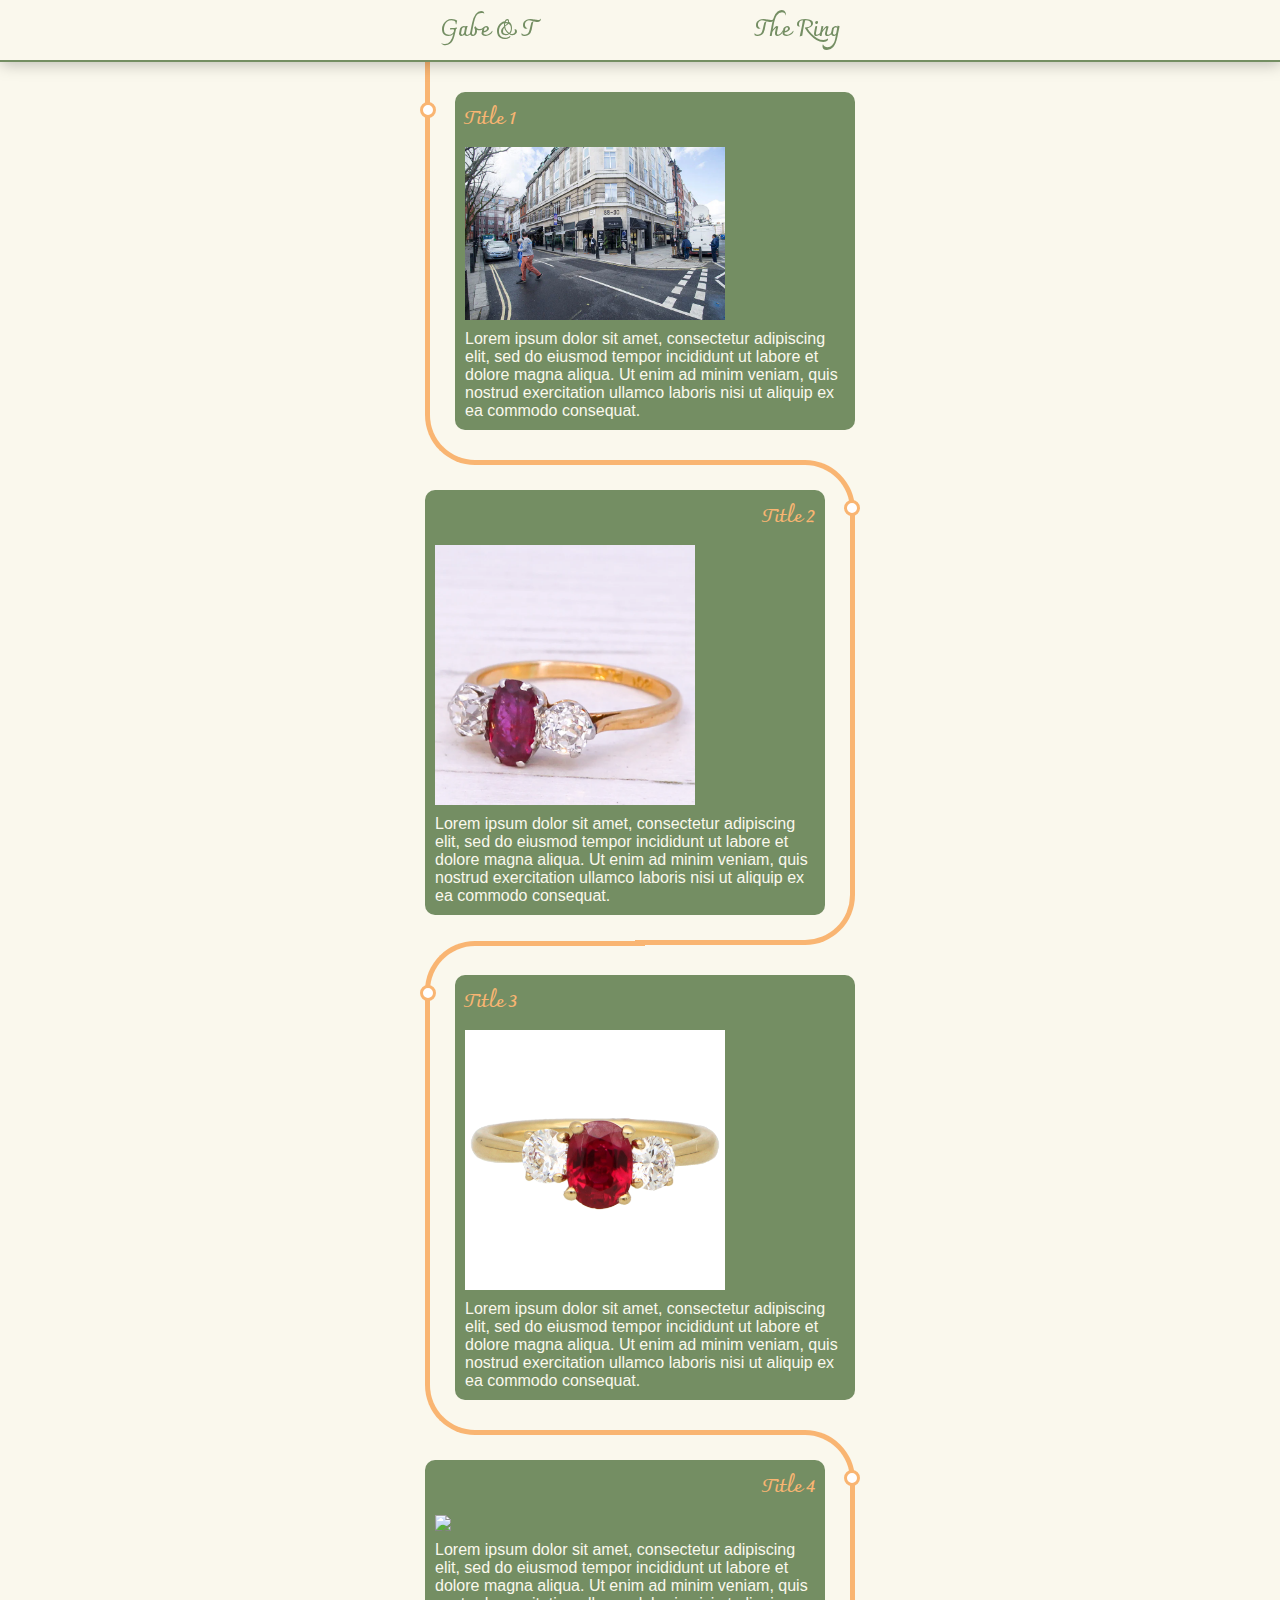
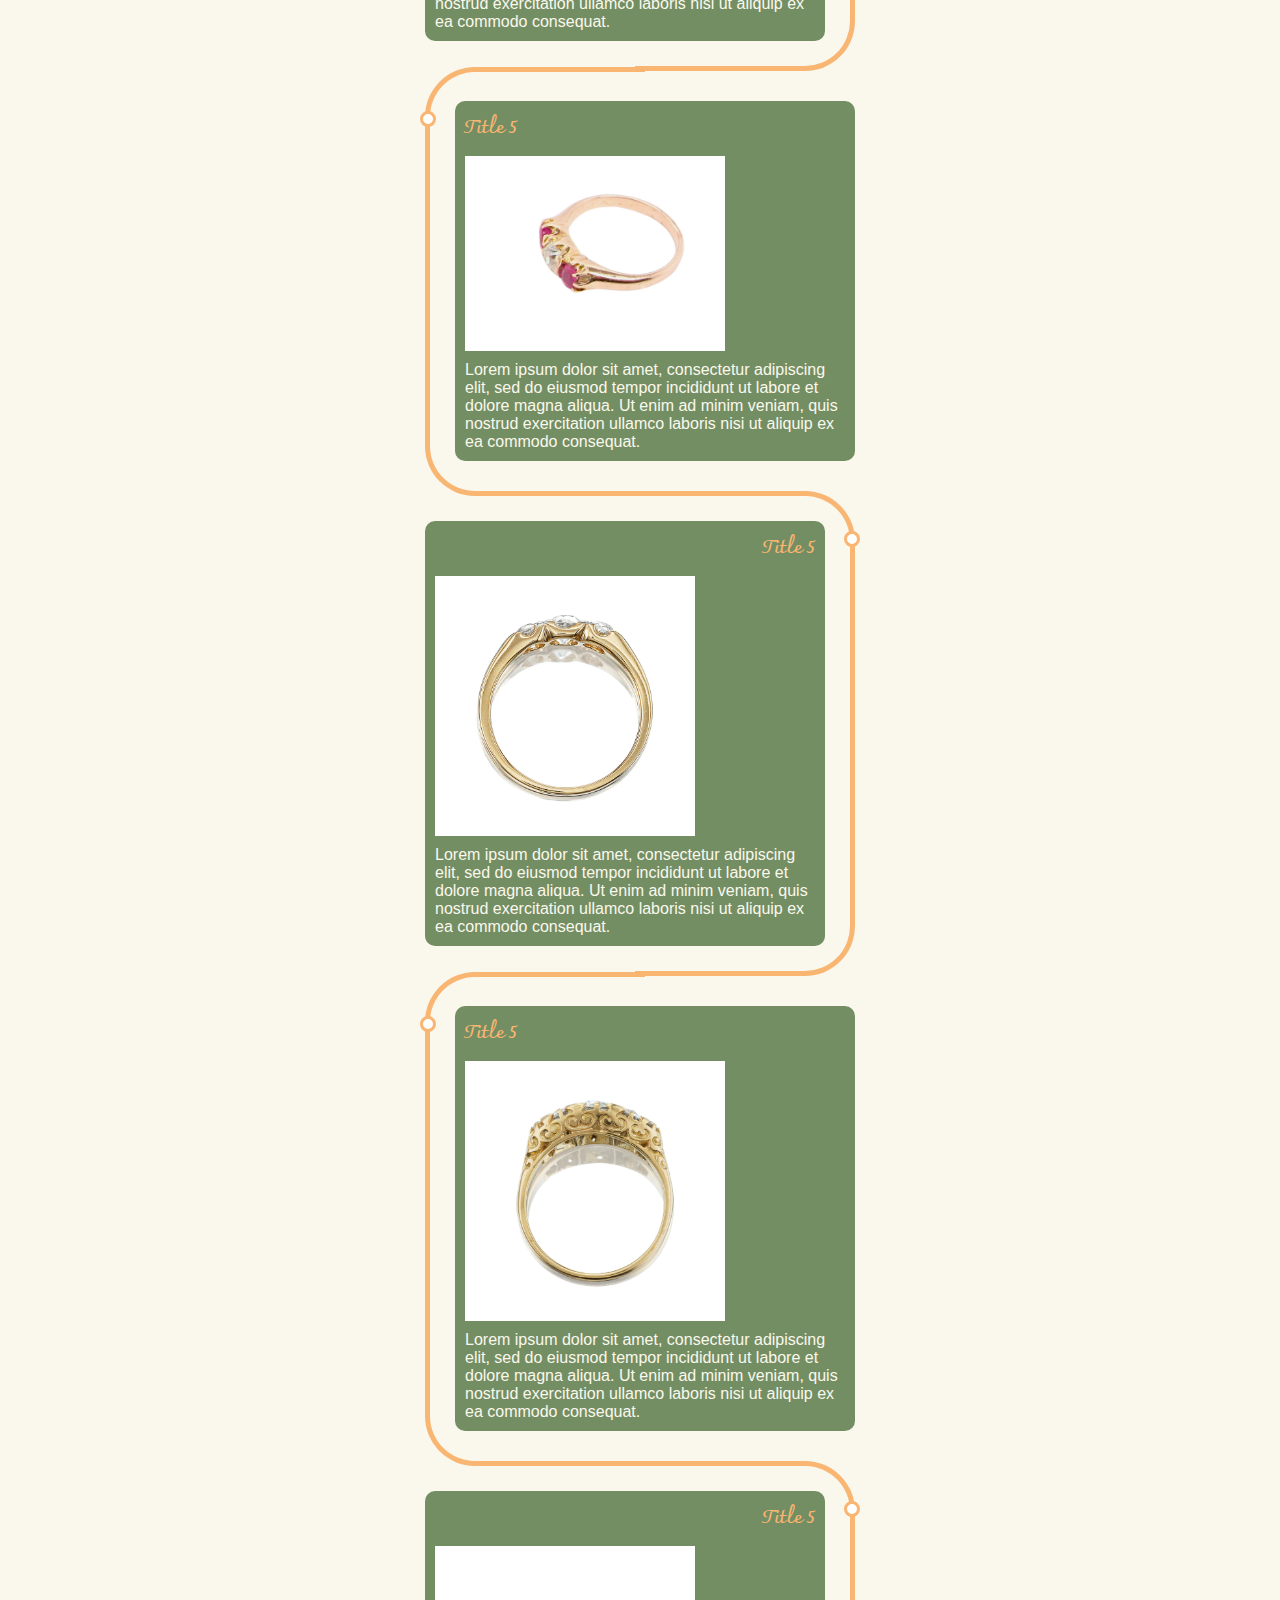
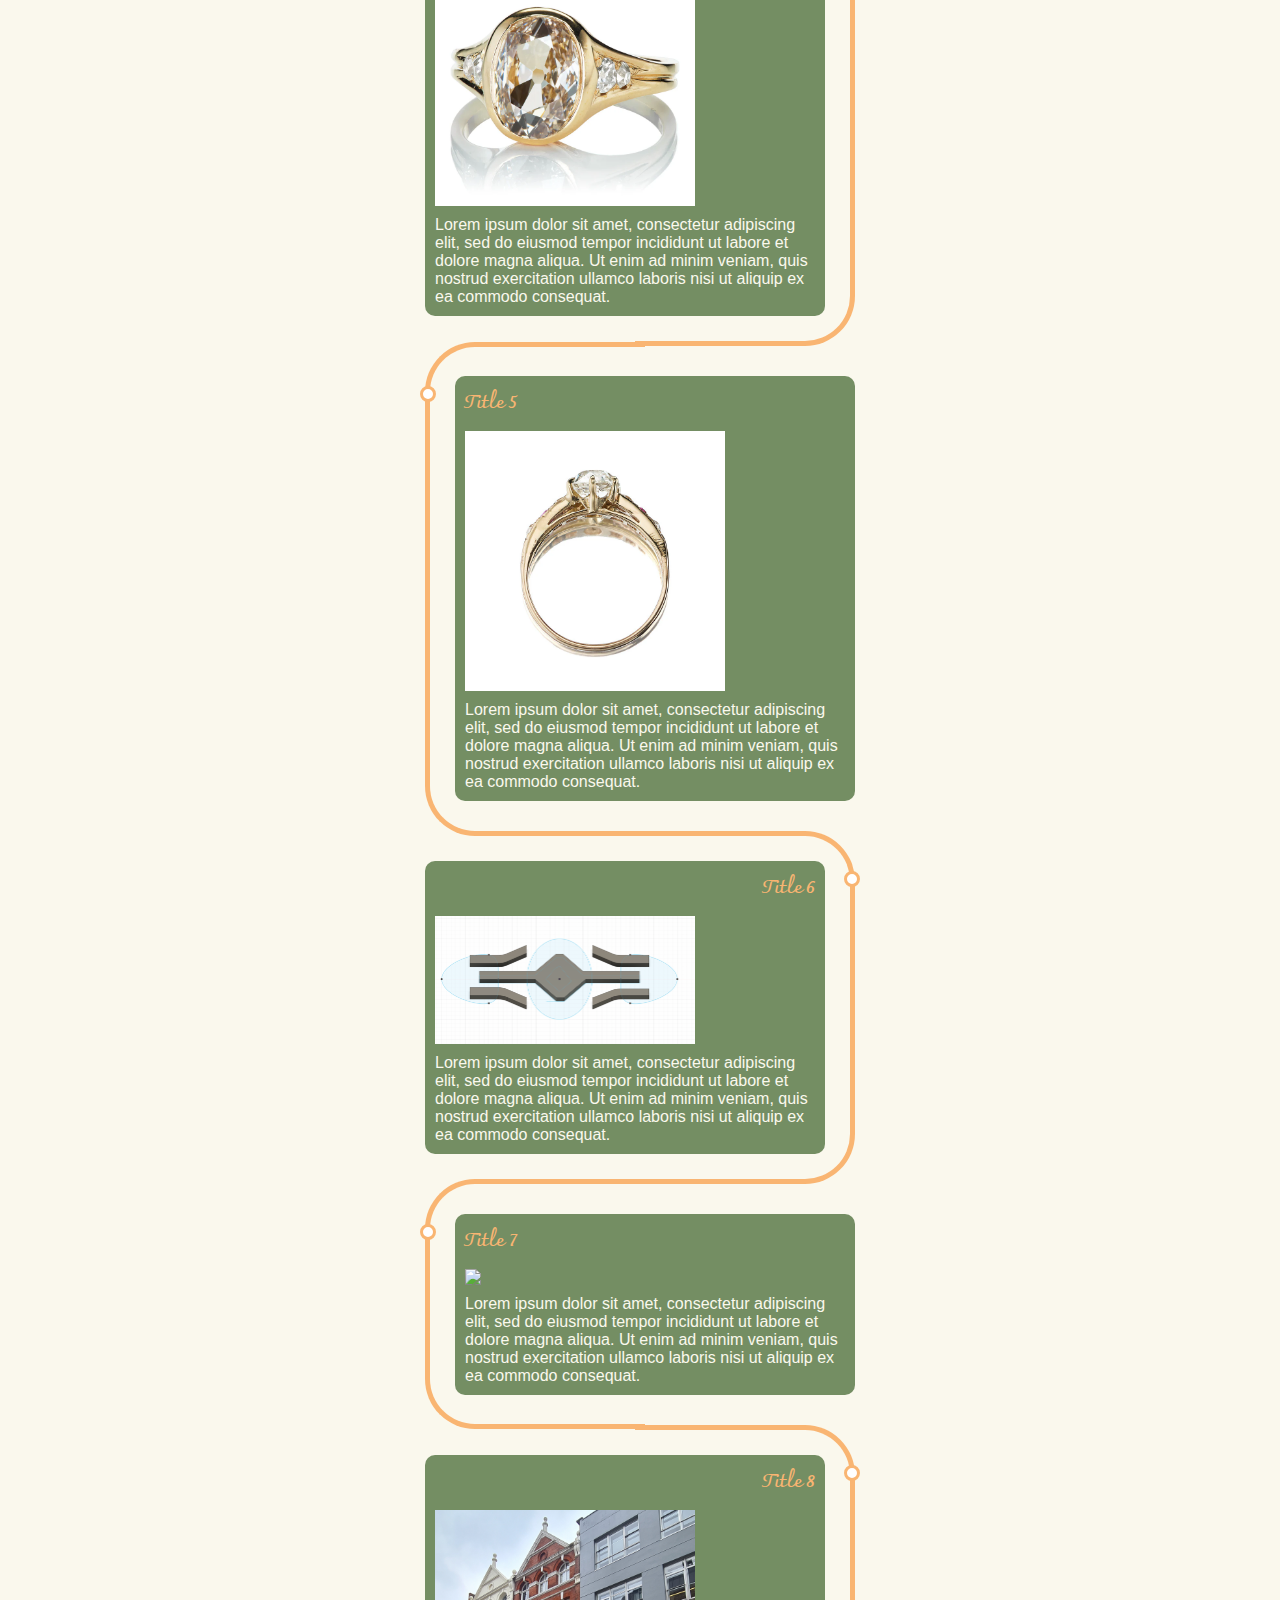
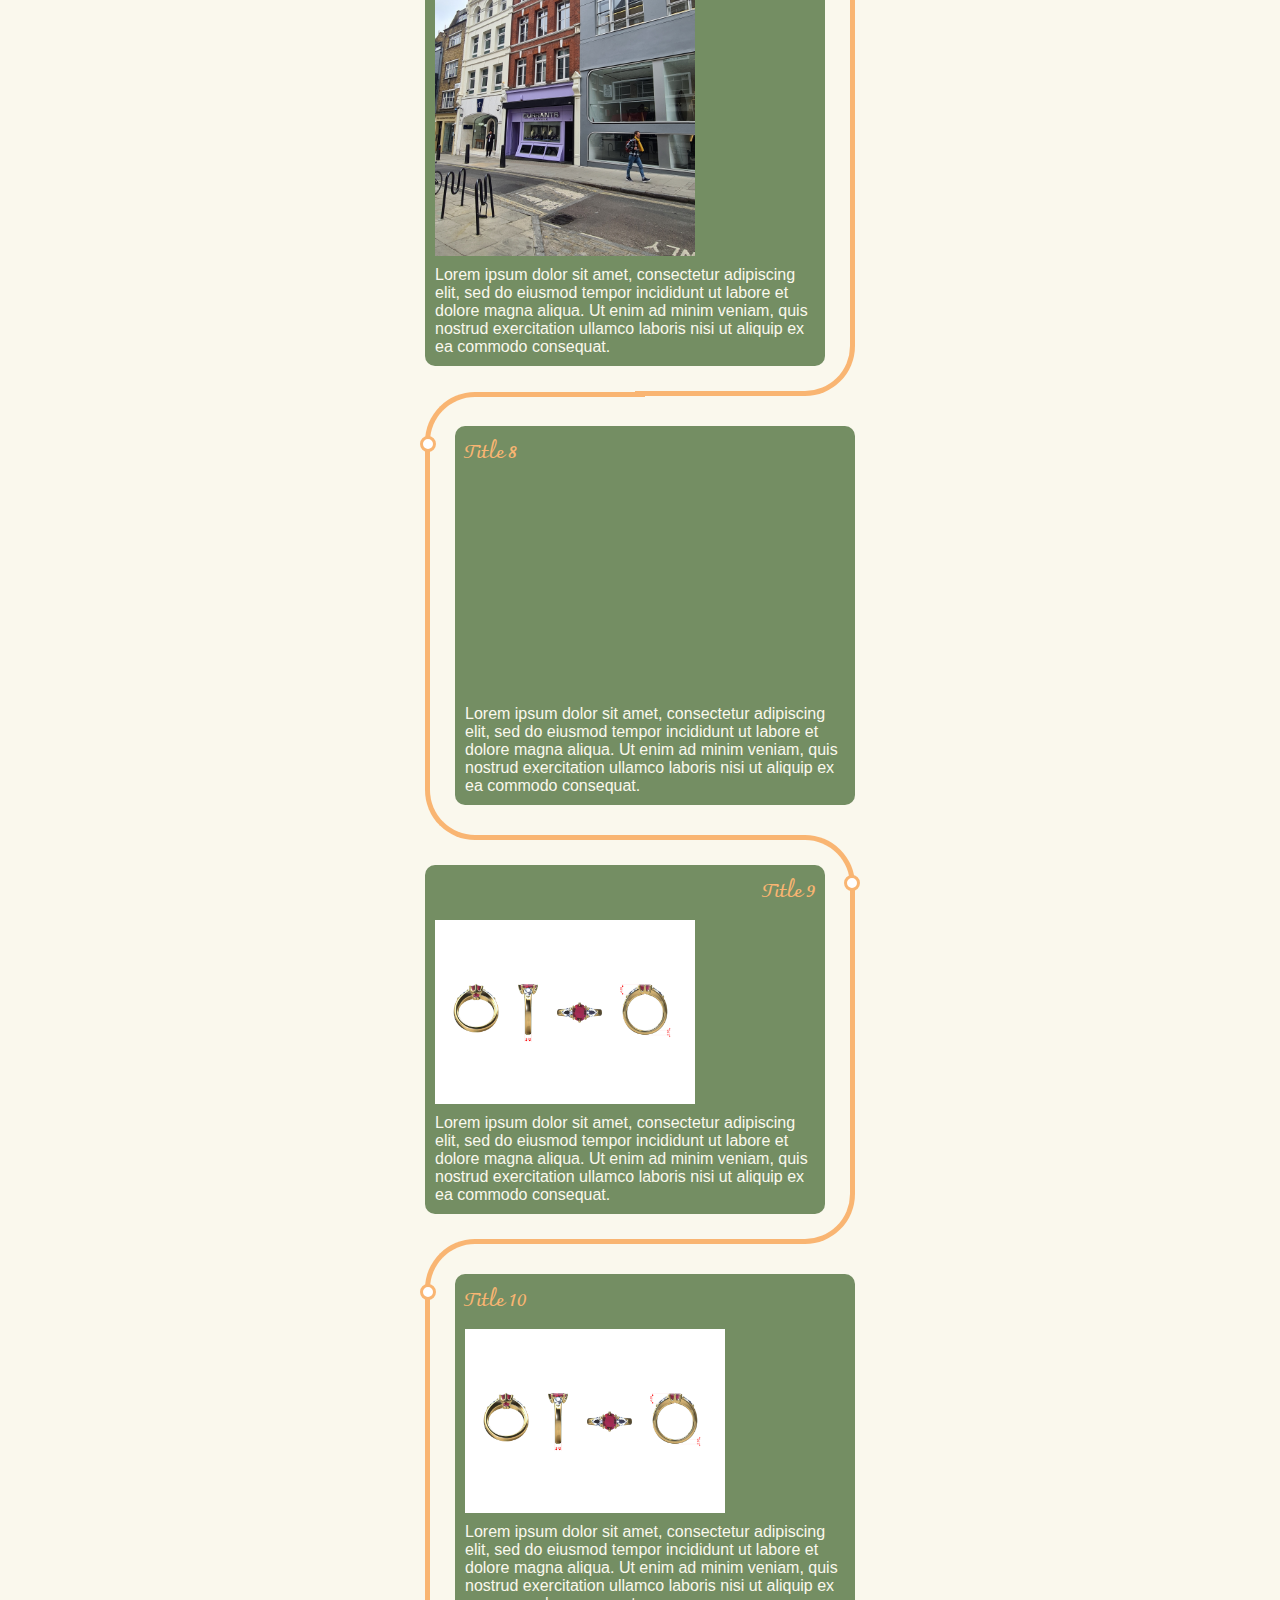
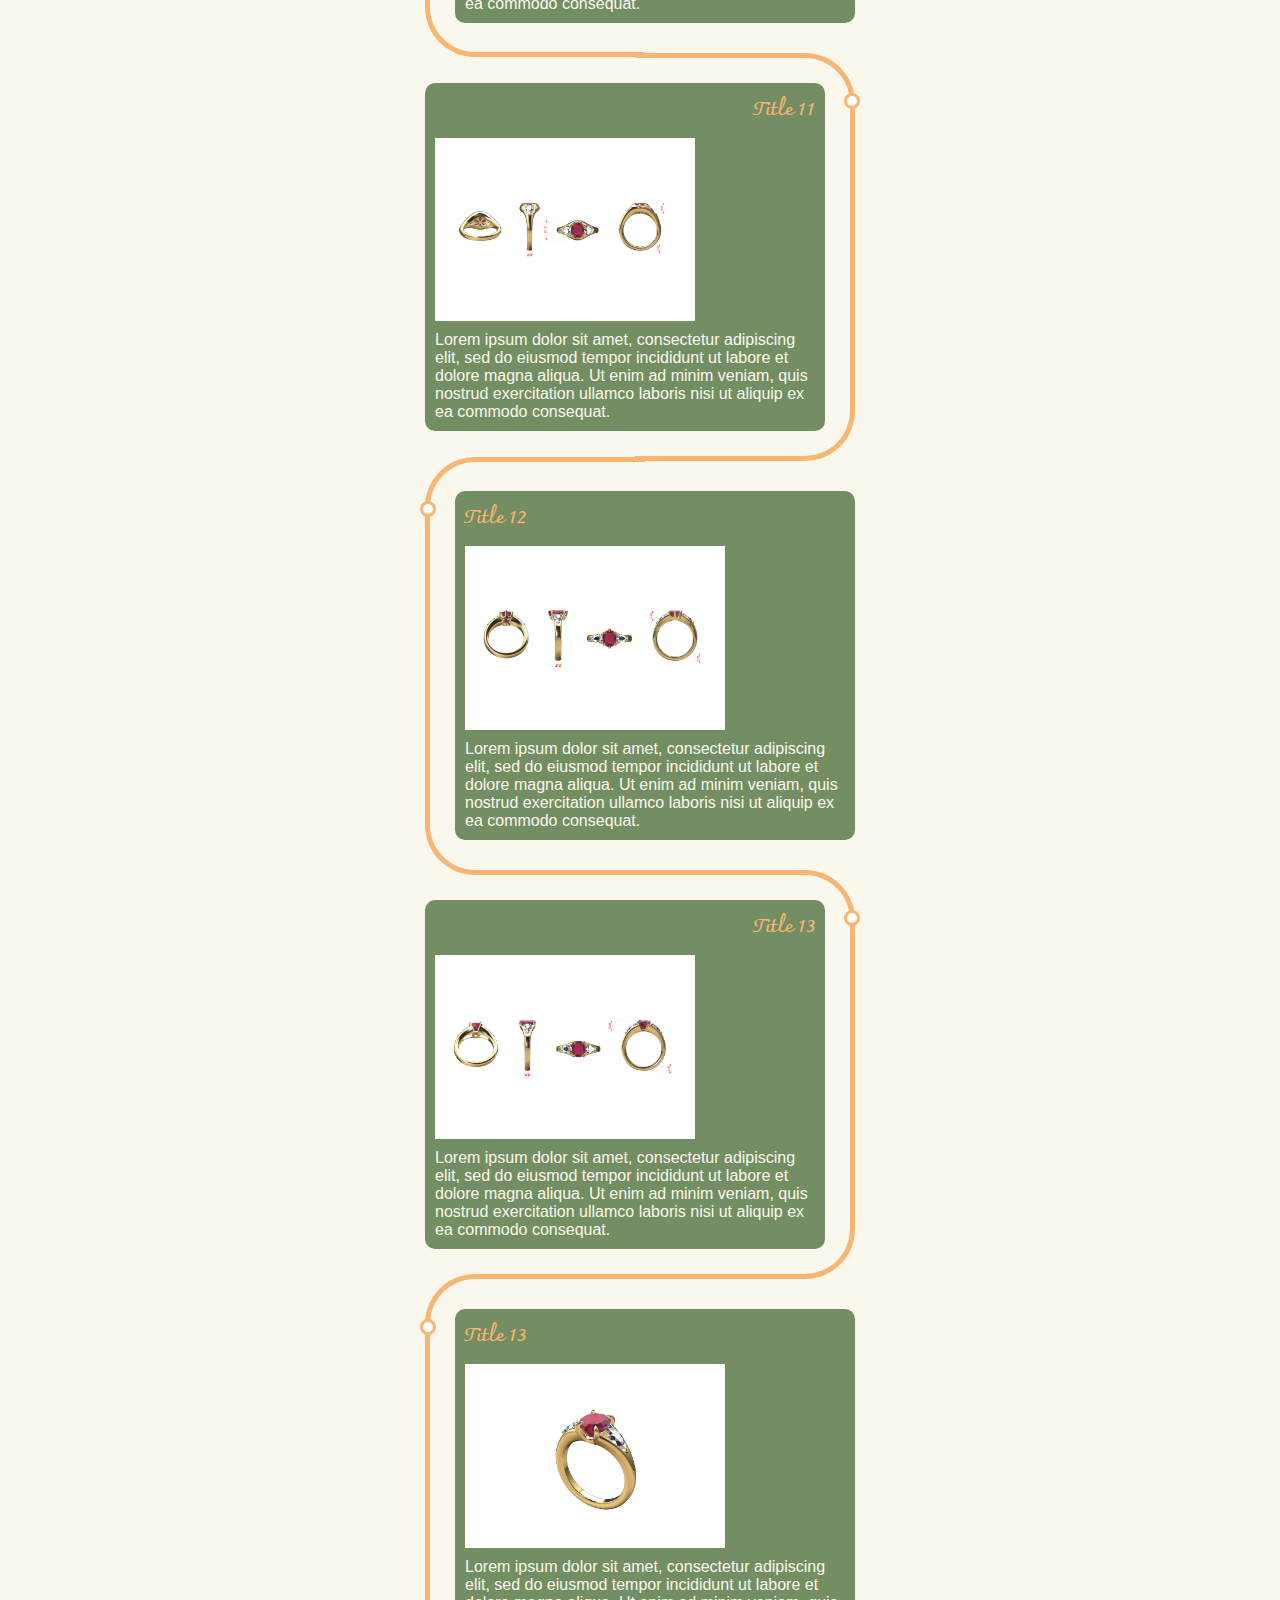
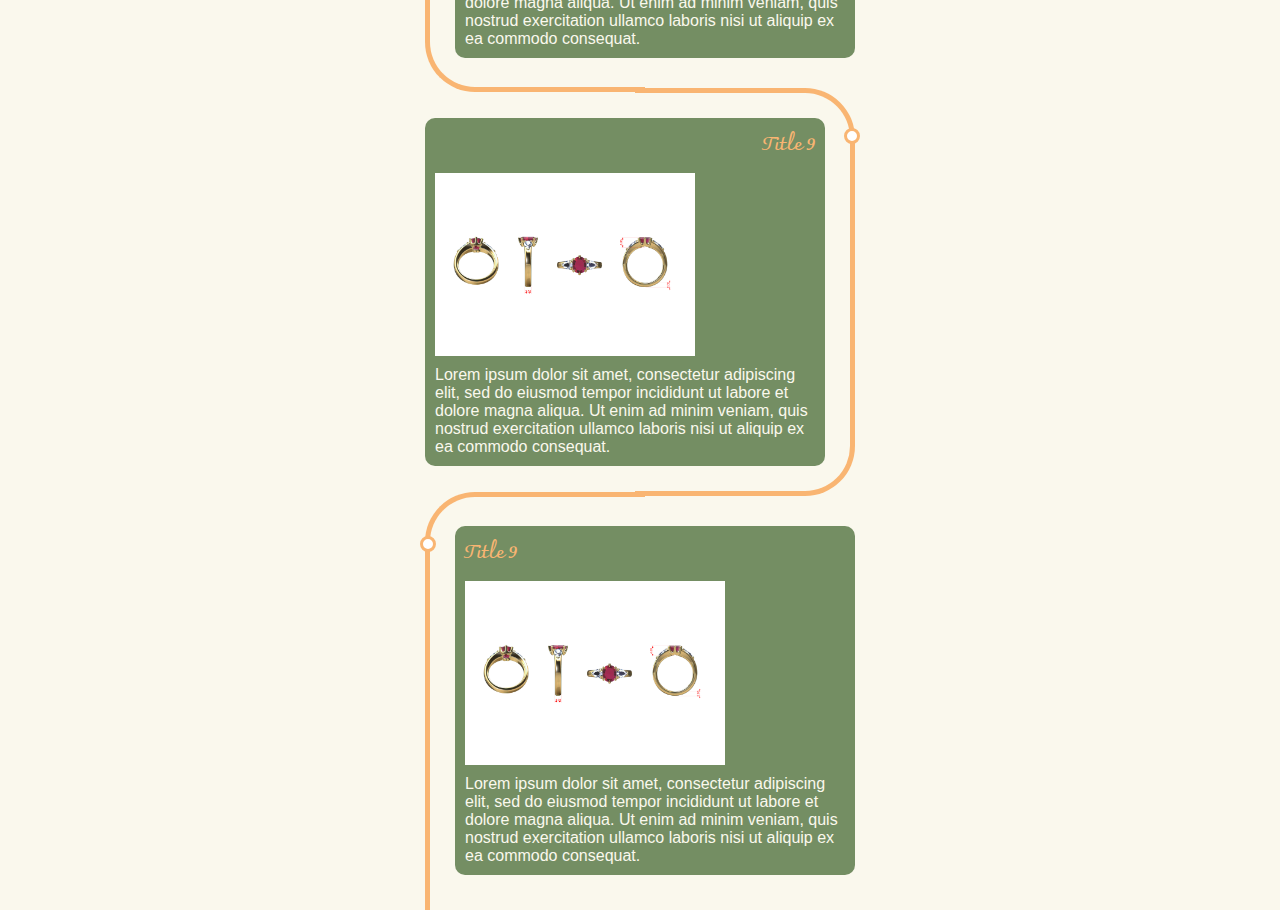
==== ring.html @ 7086dc5f "initial commit" ====
<!DOCTYPE html>
<html lang="en">
  <head>
    <meta charset="UTF-8" />
    <meta name="viewport" content="width=device-width, initial-scale=1.0" />
    <title>Document</title>
    <link rel="stylesheet" href="style.css" />
    <link rel="preconnect" href="https://fonts.googleapis.com" />
    <link rel="preconnect" href="https://fonts.gstatic.com" crossorigin />
    <link
      href="https://fonts.googleapis.com/css2?family=Charmonman:wght@400;700&display=swap"
      rel="stylesheet"
    />
  </head>
  <body>
    <nav>
      <div class="navContainer">
        <a class="navItem" href="/">Gabe & T</a>
        <a class="navItem" href="/ring.html">The Ring</a>
      </div>
    </nav>
    <div class="timeline">
      <div class="outer">
        <div class="card">
          <div class="info">
            <h3 class="title">Title 1</h3>
            <img src="/img/1 - HG.webp" />
            <p>
              Lorem ipsum dolor sit amet, consectetur adipiscing elit, sed do
              eiusmod tempor incididunt ut labore et dolore magna aliqua. Ut
              enim ad minim veniam, quis nostrud exercitation ullamco laboris
              nisi ut aliquip ex ea commodo consequat.
            </p>
          </div>
        </div>
        <div class="card">
          <div class="info">
            <h3 class="title">Title 2</h3>
            <img src="/img/2 - Trilogy.webp" />
            <p>
              Lorem ipsum dolor sit amet, consectetur adipiscing elit, sed do
              eiusmod tempor incididunt ut labore et dolore magna aliqua. Ut
              enim ad minim veniam, quis nostrud exercitation ullamco laboris
              nisi ut aliquip ex ea commodo consequat.
            </p>
          </div>
        </div>
        <div class="card">
          <div class="info">
            <h3 class="title">Title 3</h3>
            <img src="/img/3 - Trilogy.jpg" />
            <p>
              Lorem ipsum dolor sit amet, consectetur adipiscing elit, sed do
              eiusmod tempor incididunt ut labore et dolore magna aliqua. Ut
              enim ad minim veniam, quis nostrud exercitation ullamco laboris
              nisi ut aliquip ex ea commodo consequat.
            </p>
          </div>
        </div>
        <div class="card">
          <div class="info">
            <h3 class="title">Title 4</h3>
            <img src="/img/4 - DCJ.png" />
            <p>
              Lorem ipsum dolor sit amet, consectetur adipiscing elit, sed do
              eiusmod tempor incididunt ut labore et dolore magna aliqua. Ut
              enim ad minim veniam, quis nostrud exercitation ullamco laboris
              nisi ut aliquip ex ea commodo consequat.
            </p>
          </div>
        </div>
        <div class="card">
          <div class="info">
            <h3 class="title">Title 5</h3>
            <img src="/img/5.webp" />
            <p>
              Lorem ipsum dolor sit amet, consectetur adipiscing elit, sed do
              eiusmod tempor incididunt ut labore et dolore magna aliqua. Ut
              enim ad minim veniam, quis nostrud exercitation ullamco laboris
              nisi ut aliquip ex ea commodo consequat.
            </p>
          </div>
        </div>
        <div class="card">
          <div class="info">
            <h3 class="title">Title 5</h3>
            <img src="/img/5.1.jpeg" />
            <p>
              Lorem ipsum dolor sit amet, consectetur adipiscing elit, sed do
              eiusmod tempor incididunt ut labore et dolore magna aliqua. Ut
              enim ad minim veniam, quis nostrud exercitation ullamco laboris
              nisi ut aliquip ex ea commodo consequat.
            </p>
          </div>
        </div>
        <div class="card">
          <div class="info">
            <h3 class="title">Title 5</h3>
            <img src="/img/5.2.webp" />
            <p>
              Lorem ipsum dolor sit amet, consectetur adipiscing elit, sed do
              eiusmod tempor incididunt ut labore et dolore magna aliqua. Ut
              enim ad minim veniam, quis nostrud exercitation ullamco laboris
              nisi ut aliquip ex ea commodo consequat.
            </p>
          </div>
        </div>
        <div class="card">
          <div class="info">
            <h3 class="title">Title 5</h3>
            <img src="/img/5.3.jpeg" />
            <p>
              Lorem ipsum dolor sit amet, consectetur adipiscing elit, sed do
              eiusmod tempor incididunt ut labore et dolore magna aliqua. Ut
              enim ad minim veniam, quis nostrud exercitation ullamco laboris
              nisi ut aliquip ex ea commodo consequat.
            </p>
          </div>
        </div>
        <div class="card">
          <div class="info">
            <h3 class="title">Title 5</h3>
            <img src="/img/5.4.webp" />
            <p>
              Lorem ipsum dolor sit amet, consectetur adipiscing elit, sed do
              eiusmod tempor incididunt ut labore et dolore magna aliqua. Ut
              enim ad minim veniam, quis nostrud exercitation ullamco laboris
              nisi ut aliquip ex ea commodo consequat.
            </p>
          </div>
        </div>
        <div class="card">
          <div class="info">
            <h3 class="title">Title 6</h3>
            <img src="/img/6.png" />
            <p>
              Lorem ipsum dolor sit amet, consectetur adipiscing elit, sed do
              eiusmod tempor incididunt ut labore et dolore magna aliqua. Ut
              enim ad minim veniam, quis nostrud exercitation ullamco laboris
              nisi ut aliquip ex ea commodo consequat.
            </p>
          </div>
        </div>
        <div class="card">
          <div class="info">
            <h3 class="title">Title 7</h3>
            <img src="/img/7.jpg" />
            <p>
              Lorem ipsum dolor sit amet, consectetur adipiscing elit, sed do
              eiusmod tempor incididunt ut labore et dolore magna aliqua. Ut
              enim ad minim veniam, quis nostrud exercitation ullamco laboris
              nisi ut aliquip ex ea commodo consequat.
            </p>
          </div>
        </div>
        <div class="card">
          <div class="info">
            <h3 class="title">Title 8</h3>
            <img src="/img/8.jpg" />
            <p>
              Lorem ipsum dolor sit amet, consectetur adipiscing elit, sed do
              eiusmod tempor incididunt ut labore et dolore magna aliqua. Ut
              enim ad minim veniam, quis nostrud exercitation ullamco laboris
              nisi ut aliquip ex ea commodo consequat.
            </p>
          </div>
        </div>
        <div class="card">
          <div class="info">
            <h3 class="title">Title 8</h3>
            <div
              class="videoEmbed"
              style="position: relative; padding-bottom: 56.25%; height: 0"
            >
              <iframe
                id="js_video_iframe"
                src="https://jumpshare.com/embed/DlFNLDuQFWENADy74Q8Z"
                frameborder="0"
                webkitallowfullscreen
                mozallowfullscreen
                allowfullscreen
                style="
                  position: absolute;
                  top: 0;
                  left: 0;
                  width: 100%;
                  height: 100%;
                "
              ></iframe>
            </div>
            <p>
              Lorem ipsum dolor sit amet, consectetur adipiscing elit, sed do
              eiusmod tempor incididunt ut labore et dolore magna aliqua. Ut
              enim ad minim veniam, quis nostrud exercitation ullamco laboris
              nisi ut aliquip ex ea commodo consequat.
            </p>
          </div>
        </div>
        <div class="card">
          <div class="info">
            <h3 class="title">Title 9</h3>
            <img src="/img/9 - Design1 .jpg" />
            <p>
              Lorem ipsum dolor sit amet, consectetur adipiscing elit, sed do
              eiusmod tempor incididunt ut labore et dolore magna aliqua. Ut
              enim ad minim veniam, quis nostrud exercitation ullamco laboris
              nisi ut aliquip ex ea commodo consequat.
            </p>
          </div>
        </div>
        <div class="card">
          <div class="info">
            <h3 class="title">Title 10</h3>
            <img src="/img/9 - Design1 .jpg" />
            <p>
              Lorem ipsum dolor sit amet, consectetur adipiscing elit, sed do
              eiusmod tempor incididunt ut labore et dolore magna aliqua. Ut
              enim ad minim veniam, quis nostrud exercitation ullamco laboris
              nisi ut aliquip ex ea commodo consequat.
            </p>
          </div>
        </div>
        <div class="card">
          <div class="info">
            <h3 class="title">Title 11</h3>
            <img src="/img/11 - Design2.jpg" />
            <p>
              Lorem ipsum dolor sit amet, consectetur adipiscing elit, sed do
              eiusmod tempor incididunt ut labore et dolore magna aliqua. Ut
              enim ad minim veniam, quis nostrud exercitation ullamco laboris
              nisi ut aliquip ex ea commodo consequat.
            </p>
          </div>
        </div>
        <div class="card">
          <div class="info">
            <h3 class="title">Title 12</h3>
            <img src="/img/9 - Design1 .jpg" />
            <p>
              Lorem ipsum dolor sit amet, consectetur adipiscing elit, sed do
              eiusmod tempor incididunt ut labore et dolore magna aliqua. Ut
              enim ad minim veniam, quis nostrud exercitation ullamco laboris
              nisi ut aliquip ex ea commodo consequat.
            </p>
          </div>
        </div>
        <div class="card">
          <div class="info">
            <h3 class="title">Title 13</h3>
            <img src="/img/13 - Design3.jpg" />
            <p>
              Lorem ipsum dolor sit amet, consectetur adipiscing elit, sed do
              eiusmod tempor incididunt ut labore et dolore magna aliqua. Ut
              enim ad minim veniam, quis nostrud exercitation ullamco laboris
              nisi ut aliquip ex ea commodo consequat.
            </p>
          </div>
        </div>
        <div class="card">
          <div class="info">
            <h3 class="title">Title 13</h3>
            <img src="/img/13.1.jpg" />
            <p>
              Lorem ipsum dolor sit amet, consectetur adipiscing elit, sed do
              eiusmod tempor incididunt ut labore et dolore magna aliqua. Ut
              enim ad minim veniam, quis nostrud exercitation ullamco laboris
              nisi ut aliquip ex ea commodo consequat.
            </p>
          </div>
        </div>
        <div class="card">
          <div class="info">
            <h3 class="title">Title 9</h3>
            <img src="/img/9 - Design1 .jpg" />
            <p>
              Lorem ipsum dolor sit amet, consectetur adipiscing elit, sed do
              eiusmod tempor incididunt ut labore et dolore magna aliqua. Ut
              enim ad minim veniam, quis nostrud exercitation ullamco laboris
              nisi ut aliquip ex ea commodo consequat.
            </p>
          </div>
        </div>
        <div class="card">
          <div class="info">
            <h3 class="title">Title 9</h3>
            <img src="/img/9 - Design1 .jpg" />
            <p>
              Lorem ipsum dolor sit amet, consectetur adipiscing elit, sed do
              eiusmod tempor incididunt ut labore et dolore magna aliqua. Ut
              enim ad minim veniam, quis nostrud exercitation ullamco laboris
              nisi ut aliquip ex ea commodo consequat.
            </p>
          </div>
        </div>
      </div>
    </div>
  </body>
</html>
---- style.css ----
:root {
  --primary-color: #faf8ed;
  --background-color: #faf8ed;
  --font: sans-serif;
}

* {
  margin: 0;
  padding: 0;
}

body {
  background: var(--background-color);
  font-family: var(--font);
  justify-content: center;
  overflow-x: hidden;
  width: 100vw;
}

/* Nav */

nav {
  height: 40px;
  position: sticky;
  top: 0;
  display: flex;
  justify-content: center;
  padding: 10px 0;
  width: 100vw;
  font-size: 22px;
  font-family: 'Charmonman', cursive;
  font-weight: 700;
  border-bottom: 2px solid #748e63;
  background-color: #faf8ed;
  z-index: 1;
  filter: drop-shadow(1px 2px 8px hsl(0deg 0% 0% / 0.25));
}

.navContainer {
  display: flex;
  justify-content: space-between;
  width: 80%;
  max-width: 400px;
}

.navItem {
  text-decoration: none;
  font-weight: bold;
  color: #748e63;
}

img {
  padding: 10px 0;
  width: 260px;
}

.videoEmbed {
  margin: 10px 0;
}

/* Timeline Container */
.timeline {
  display: flex;
  justify-content: center;
  background: var(--primary-color);
  padding: 0 20px;
}

/* Card container */
.card {
  position: relative;
  max-width: 400px;
}

/* setting padding based on even or odd */
.card:nth-child(odd) {
  padding: 30px 0 30px 30px;
}
.card:nth-child(even) {
  padding: 30px 30px 30px 0;
}
/* Global ::before */
.card::before {
  content: '';
  position: absolute;
  width: 50%;
  border: solid #f9b572;
}

/* Setting the border of top, bottom, left */
.card:nth-child(odd)::before {
  left: 0px;
  top: -4.5px;
  bottom: -4.5px;
  border-width: 5px 0 5px 5px;
  border-radius: 50px 0 0 50px;
}

/* Setting the top and bottom to "-5px" because earlier it was out of a pixel in mobile devices */
@media only screen and (max-width: 400px) {
  .card:nth-child(odd)::before {
    top: -5px;
    bottom: -5px;
  }
}

/* Setting the border of top, bottom, right */
.card:nth-child(even)::before {
  right: 0;
  top: 0;
  bottom: 0;
  border-width: 5px 5px 5px 0;
  border-radius: 0 50px 50px 0;
}

/* Removing the border if it is the first card */
.card:first-child::before {
  border-top: 0;
  border-top-left-radius: 0;
}

/* Removing the border if it is the last card  and it's odd */
.card:last-child:nth-child(odd)::before {
  border-bottom: 0;
  border-bottom-left-radius: 0;
}

/* Removing the border if it is the last card  and it's even */
.card:last-child:nth-child(even)::before {
  border-bottom: 0;
  border-bottom-right-radius: 0;
}

/* Information about the timeline */
.info {
  display: flex;
  flex-direction: column;
  background: #748e63;
  color: #faf8ed;
  border-radius: 10px;
  padding: 10px;
}

/* Title of the card */
.title {
  font-family: 'Charmonman', cursive;
  font-weight: 700;
  font-style: normal;
  color: #f9b572;
  position: relative;
}

/* Timeline dot  */
.title::before {
  content: '';
  position: absolute;
  width: 10px;
  height: 10px;
  background: white;
  border-radius: 999px;
  border: 3px solid #f9b572;
}

/* text right if the card is even  */
.card:nth-child(even) > .info > .title {
  text-align: right;
}

/* setting dot to the left if the card is odd */
.card:nth-child(odd) > .info > .title::before {
  left: -45px;
}

/* setting dot to the right if the card is odd */
.card:nth-child(even) > .info > .title::before {
  right: -45px;
}
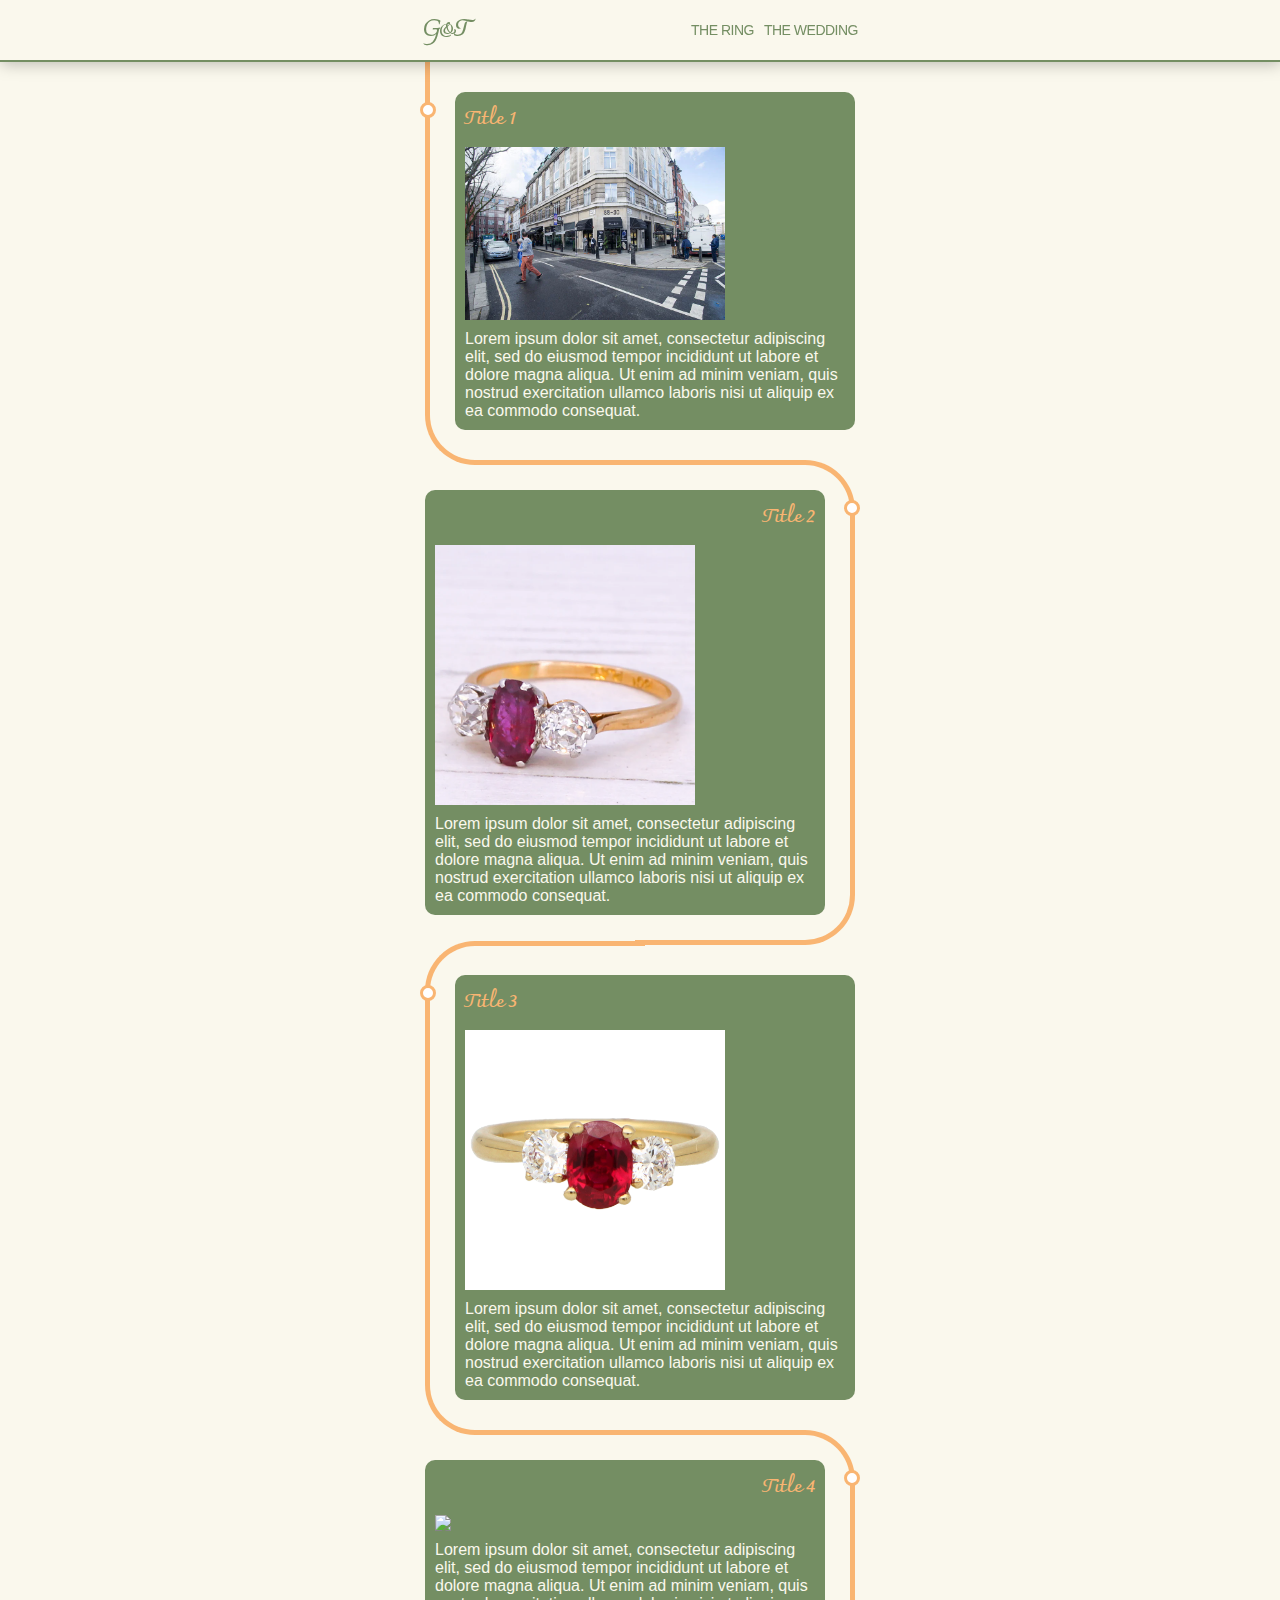
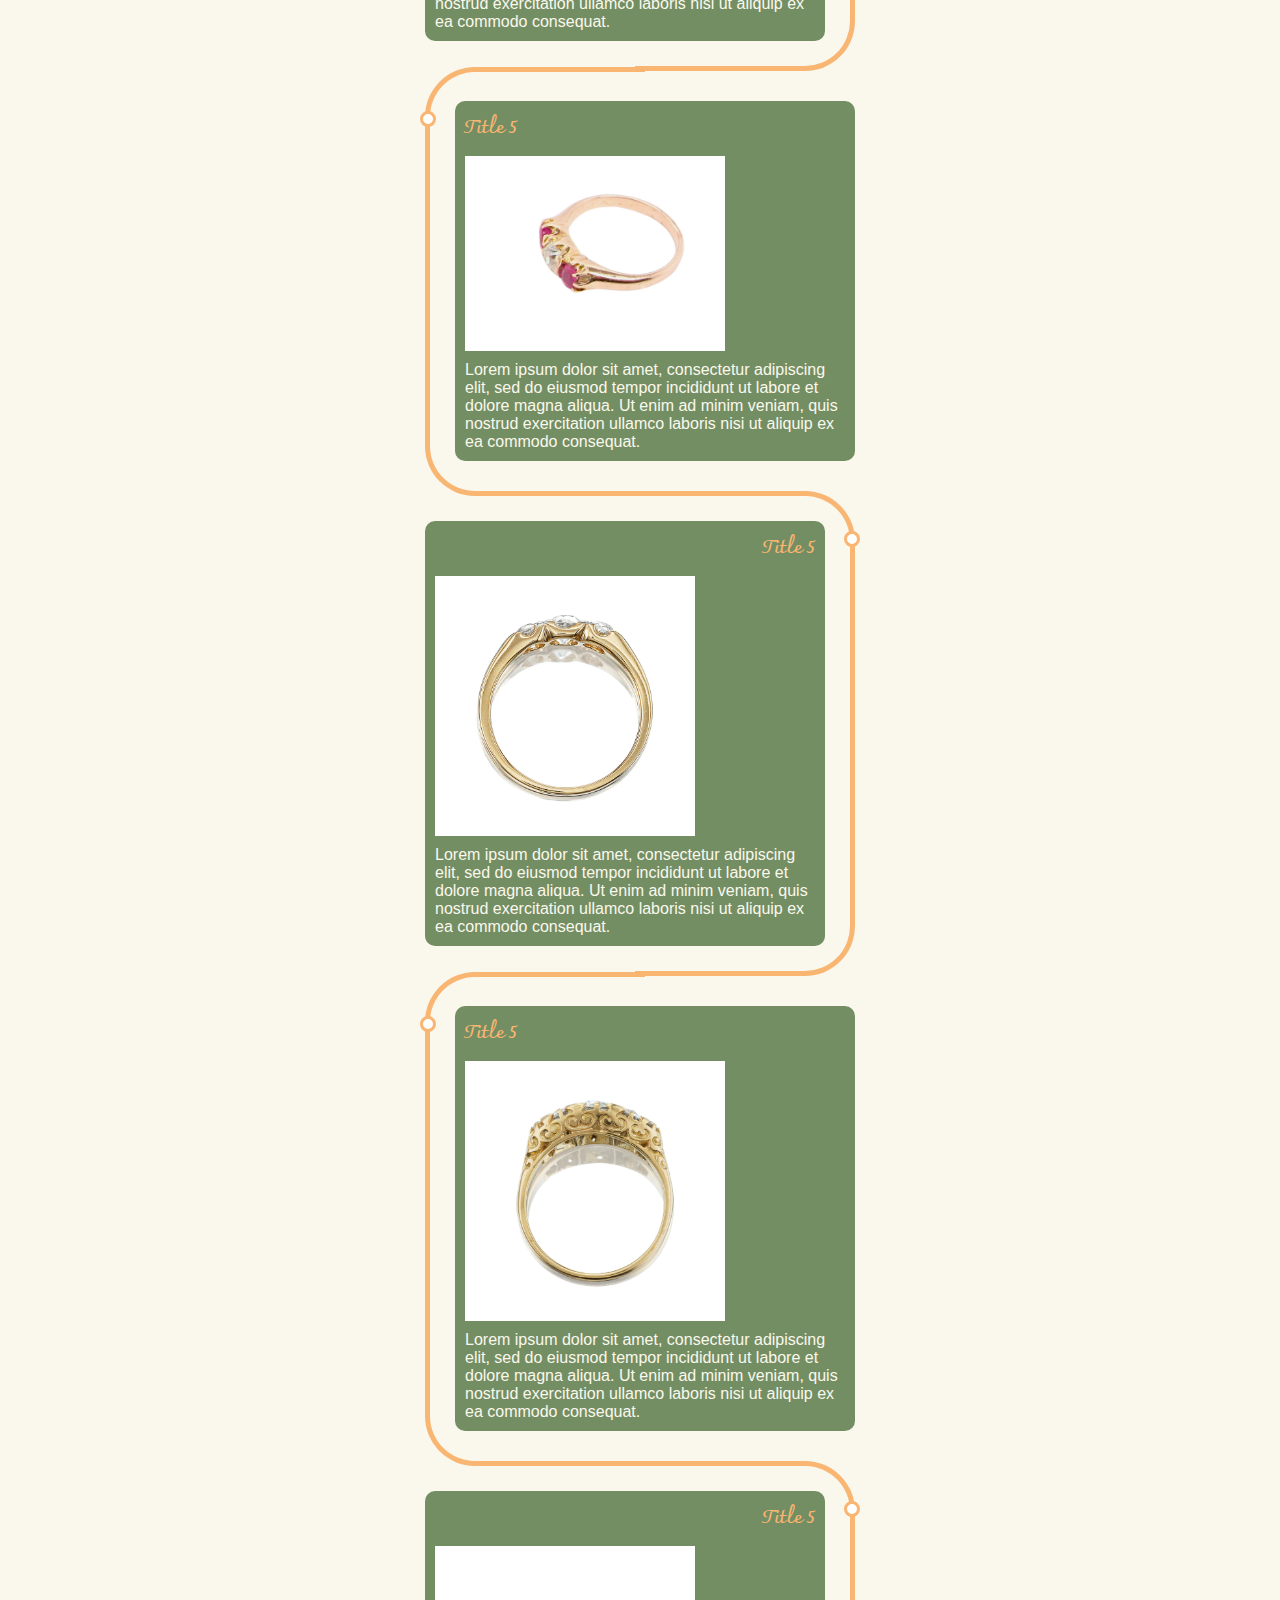
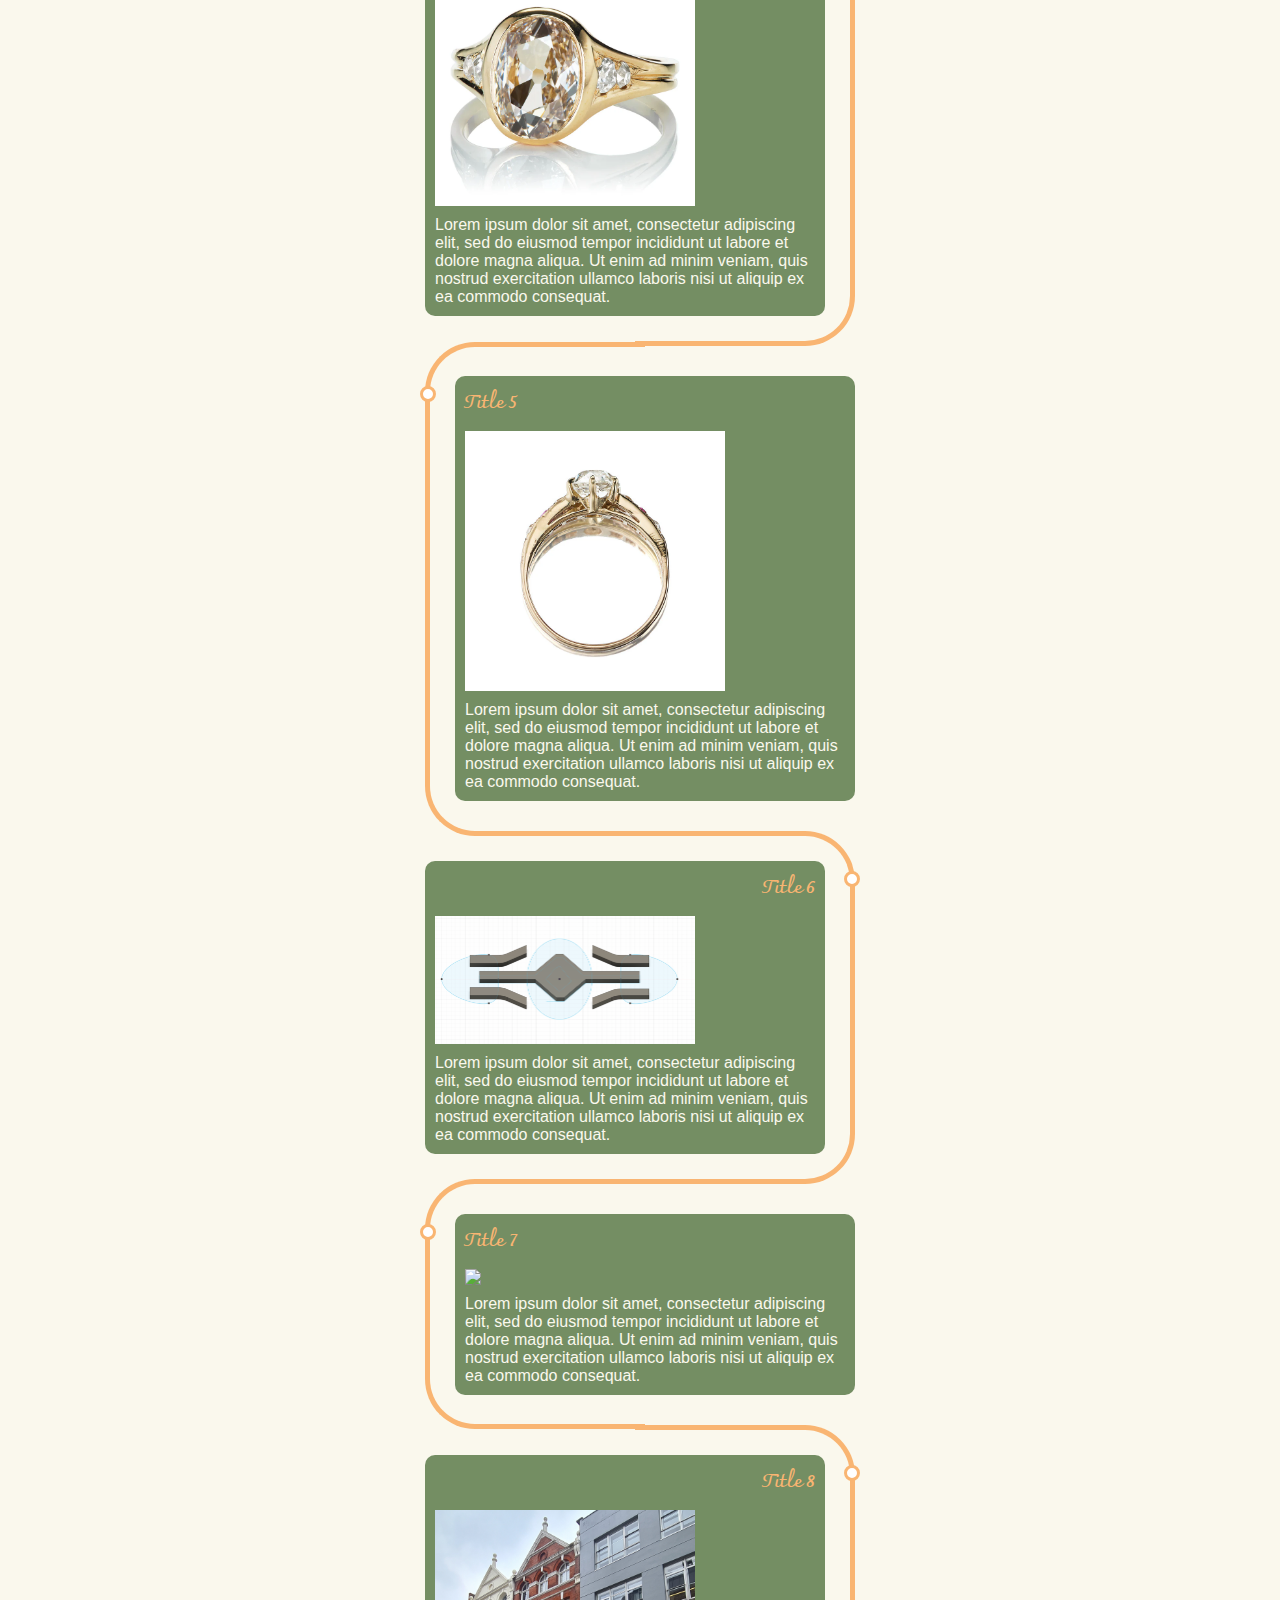
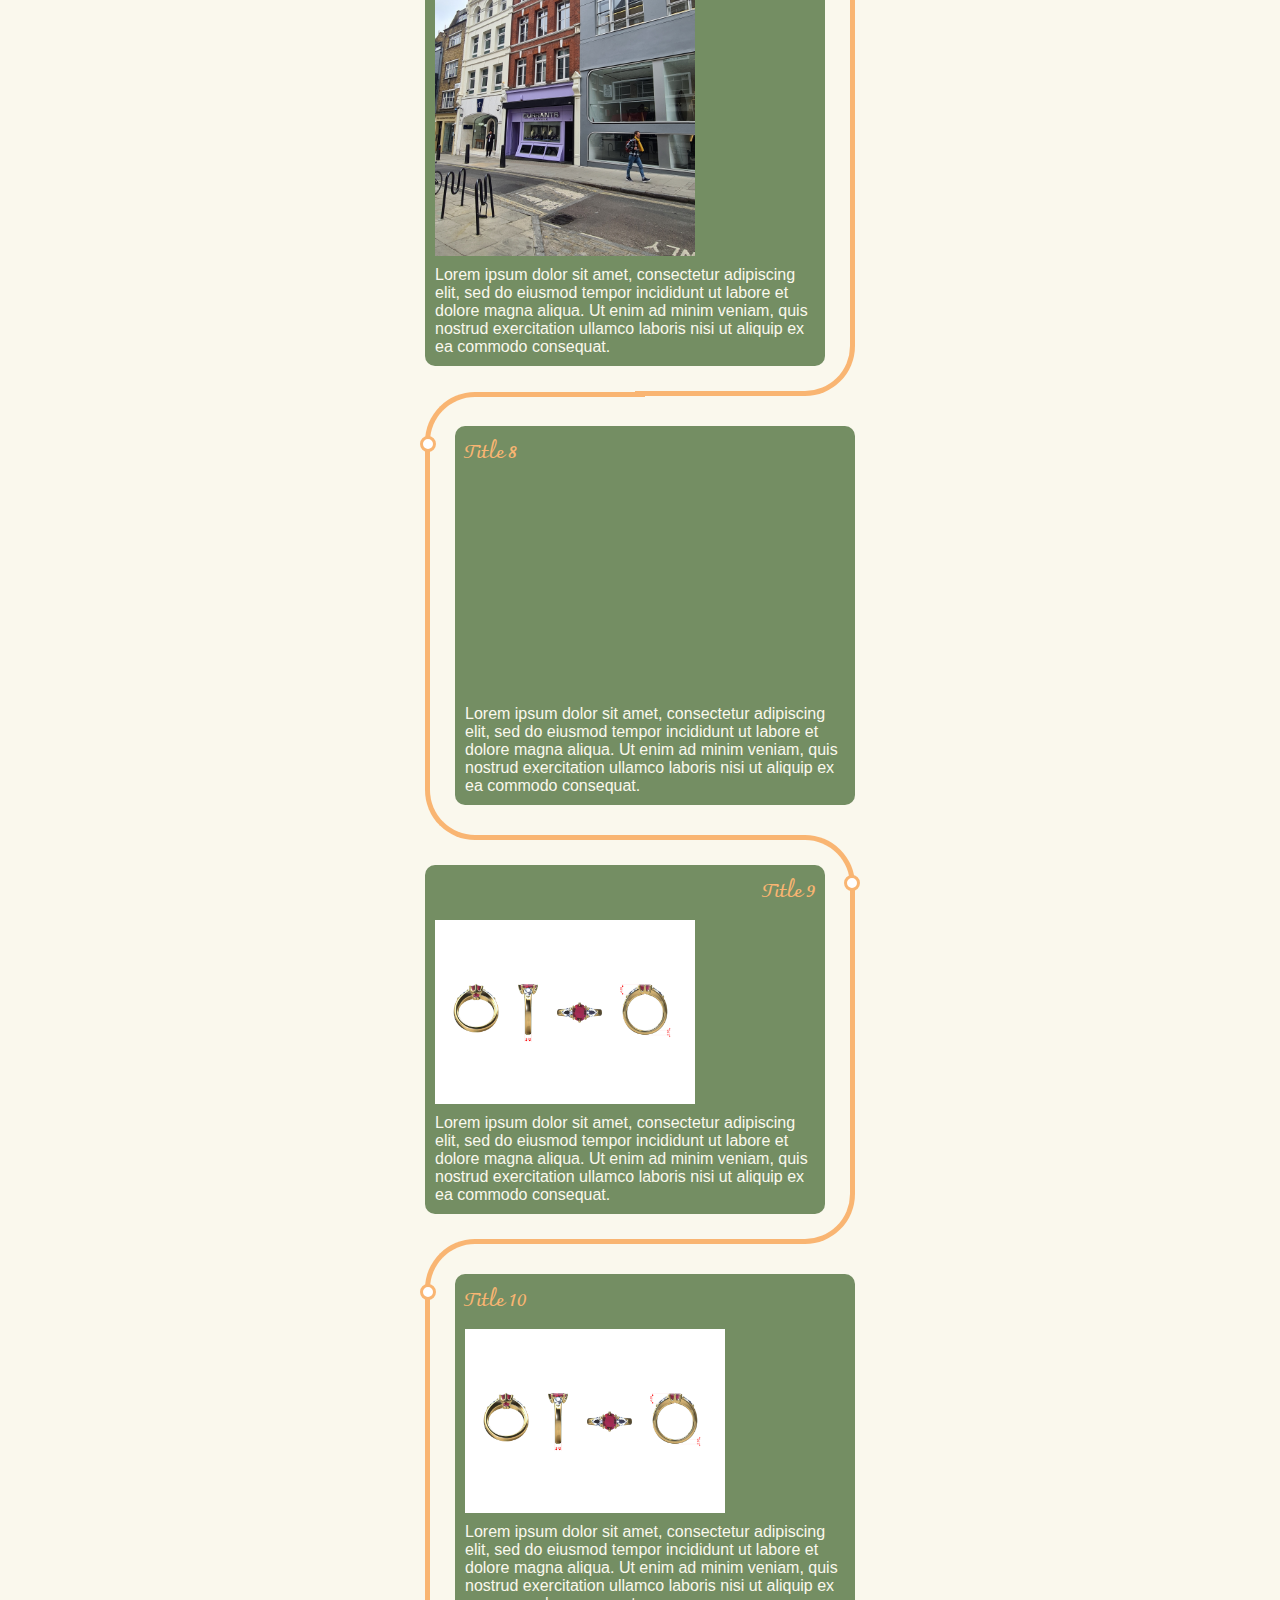
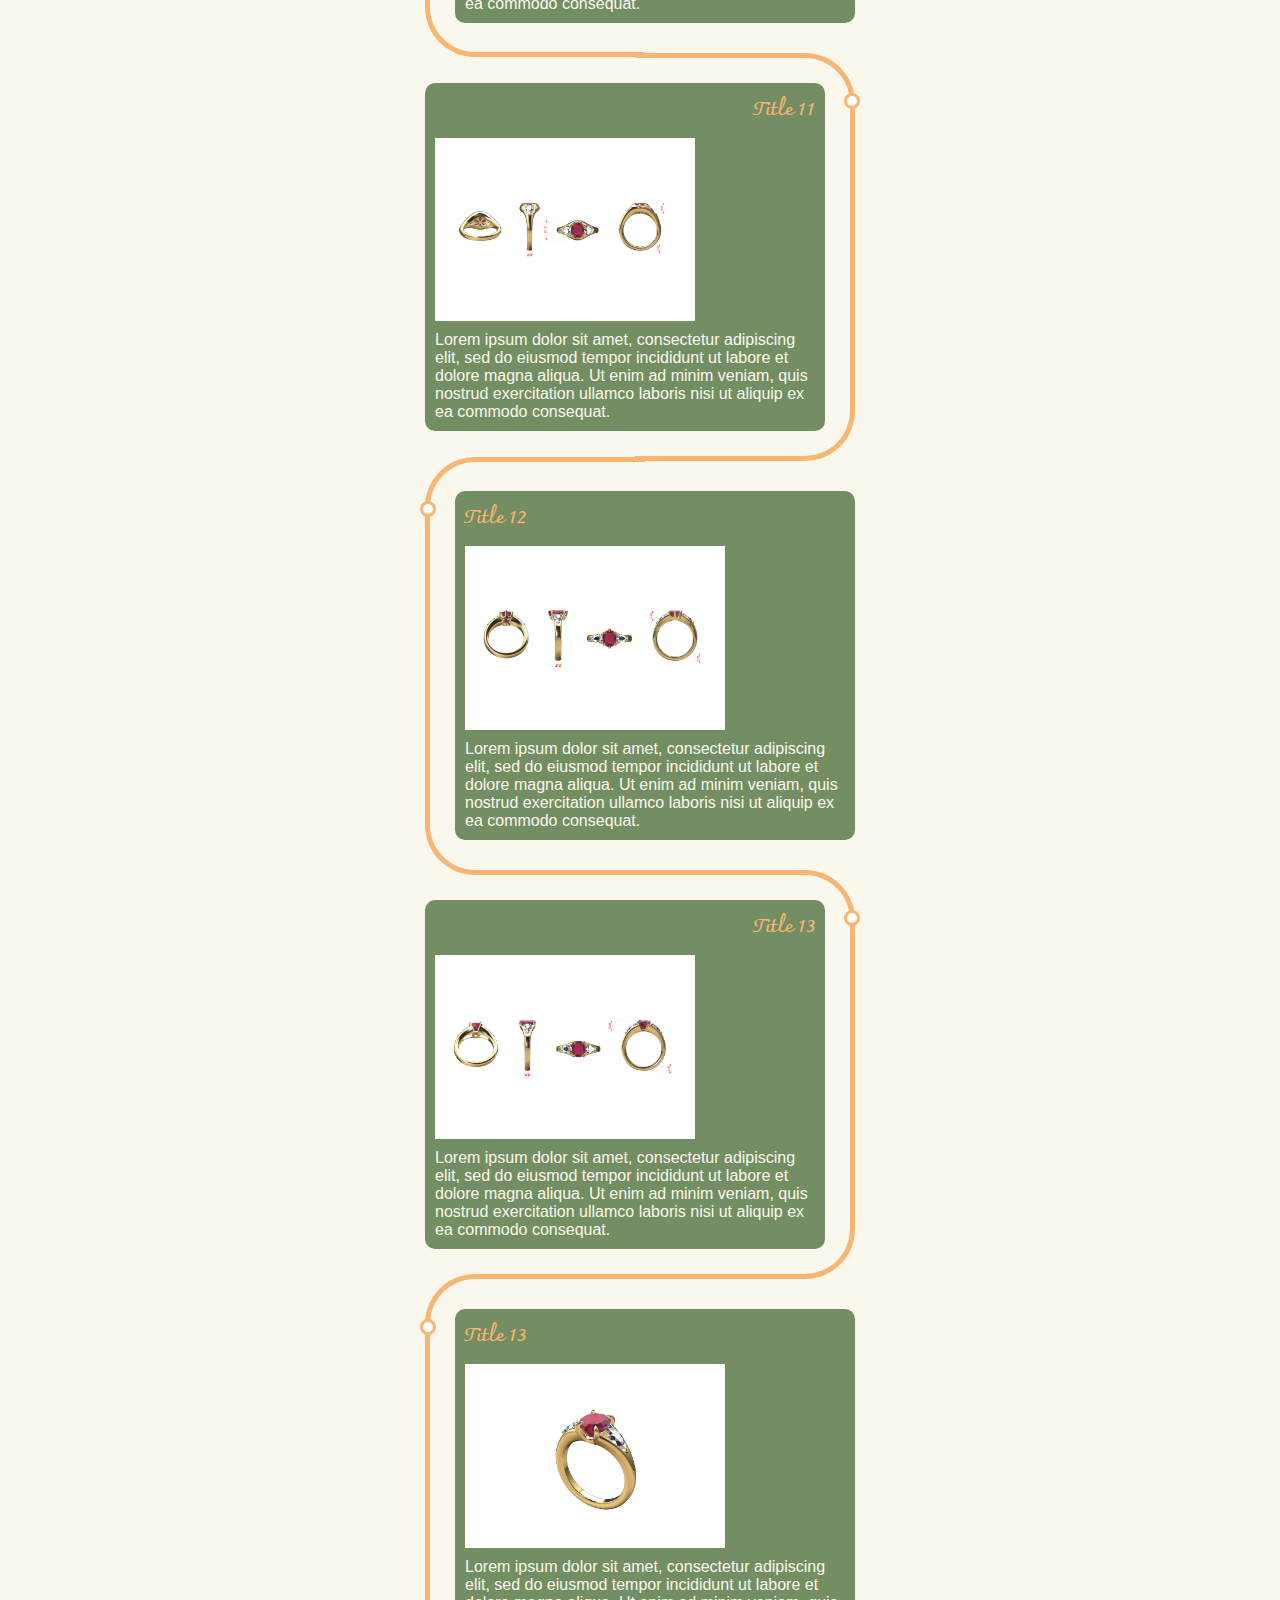
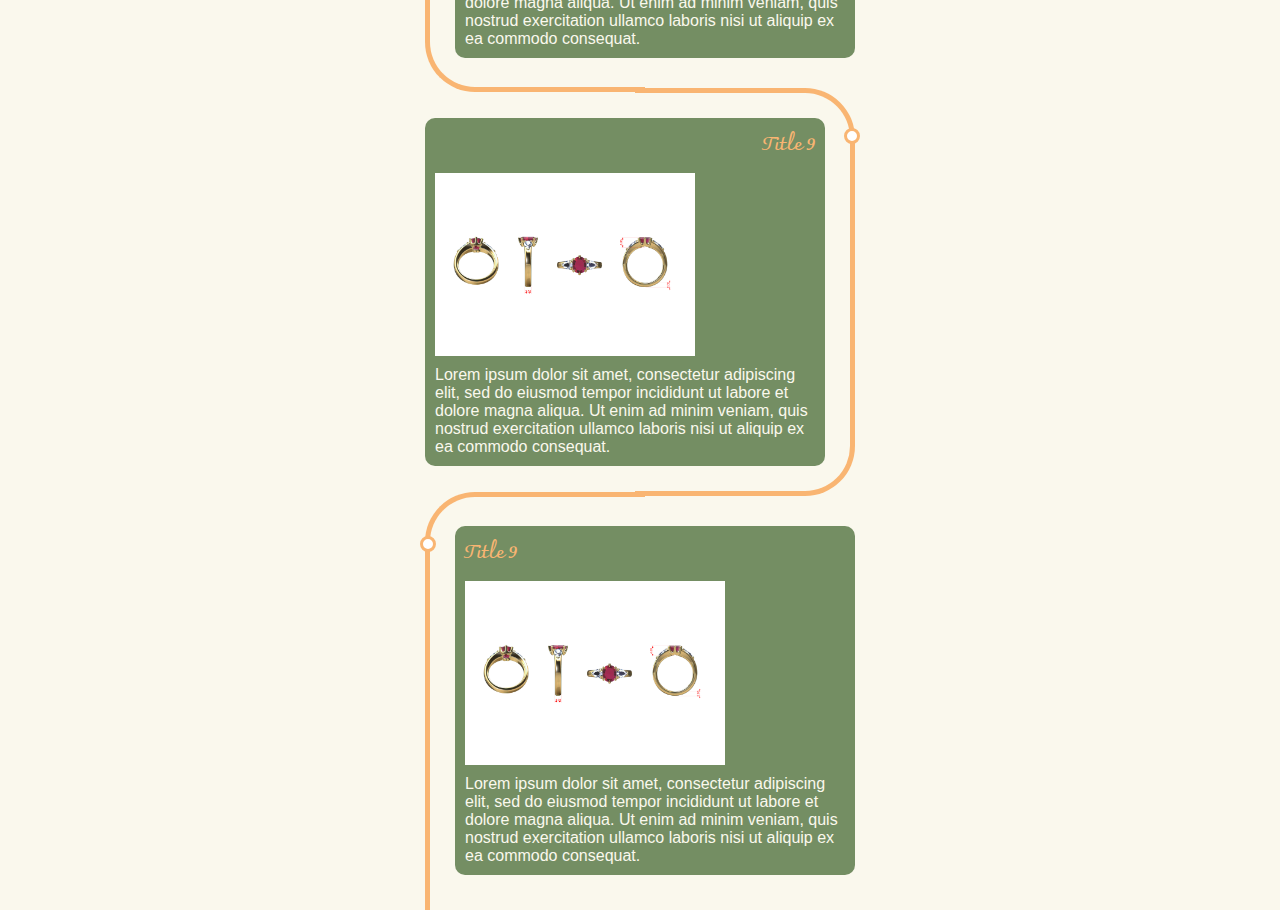
==== commit 0456aff9: "sorted out homepage a bit" ====
--- a/ring.html
+++ b/ring.html
@@ -14,9 +14,12 @@
   </head>
   <body>
     <nav>
+      <a class="navLogo" href="/index.html"
+        >G <span style="font-size: 18px">&</span> T</a
+      >
       <div class="navContainer">
-        <a class="navItem" href="/">Gabe & T</a>
         <a class="navItem" href="/ring.html">The Ring</a>
+        <a class="navItem" href="/ring.html">The Wedding</a>
       </div>
     </nav>
     <div class="timeline">
@@ -24,7 +27,7 @@
         <div class="card">
           <div class="info">
             <h3 class="title">Title 1</h3>
-            <img src="/img/1 - HG.webp" />
+            <img src="img/1 - HG.webp" />
             <p>
               Lorem ipsum dolor sit amet, consectetur adipiscing elit, sed do
               eiusmod tempor incididunt ut labore et dolore magna aliqua. Ut
@@ -36,7 +39,7 @@
         <div class="card">
           <div class="info">
             <h3 class="title">Title 2</h3>
-            <img src="/img/2 - Trilogy.webp" />
+            <img src="img/2 - Trilogy.webp" />
             <p>
               Lorem ipsum dolor sit amet, consectetur adipiscing elit, sed do
               eiusmod tempor incididunt ut labore et dolore magna aliqua. Ut
@@ -48,7 +51,7 @@
         <div class="card">
           <div class="info">
             <h3 class="title">Title 3</h3>
-            <img src="/img/3 - Trilogy.jpg" />
+            <img src="img/3 - Trilogy.jpg" />
             <p>
               Lorem ipsum dolor sit amet, consectetur adipiscing elit, sed do
               eiusmod tempor incididunt ut labore et dolore magna aliqua. Ut
@@ -60,67 +63,67 @@
         <div class="card">
           <div class="info">
             <h3 class="title">Title 4</h3>
-            <img src="/img/4 - DCJ.png" />
-            <p>
-              Lorem ipsum dolor sit amet, consectetur adipiscing elit, sed do
-              eiusmod tempor incididunt ut labore et dolore magna aliqua. Ut
-              enim ad minim veniam, quis nostrud exercitation ullamco laboris
-              nisi ut aliquip ex ea commodo consequat.
-            </p>
-          </div>
-        </div>
-        <div class="card">
-          <div class="info">
-            <h3 class="title">Title 5</h3>
-            <img src="/img/5.webp" />
-            <p>
-              Lorem ipsum dolor sit amet, consectetur adipiscing elit, sed do
-              eiusmod tempor incididunt ut labore et dolore magna aliqua. Ut
-              enim ad minim veniam, quis nostrud exercitation ullamco laboris
-              nisi ut aliquip ex ea commodo consequat.
-            </p>
-          </div>
-        </div>
-        <div class="card">
-          <div class="info">
-            <h3 class="title">Title 5</h3>
-            <img src="/img/5.1.jpeg" />
-            <p>
-              Lorem ipsum dolor sit amet, consectetur adipiscing elit, sed do
-              eiusmod tempor incididunt ut labore et dolore magna aliqua. Ut
-              enim ad minim veniam, quis nostrud exercitation ullamco laboris
-              nisi ut aliquip ex ea commodo consequat.
-            </p>
-          </div>
-        </div>
-        <div class="card">
-          <div class="info">
-            <h3 class="title">Title 5</h3>
-            <img src="/img/5.2.webp" />
-            <p>
-              Lorem ipsum dolor sit amet, consectetur adipiscing elit, sed do
-              eiusmod tempor incididunt ut labore et dolore magna aliqua. Ut
-              enim ad minim veniam, quis nostrud exercitation ullamco laboris
-              nisi ut aliquip ex ea commodo consequat.
-            </p>
-          </div>
-        </div>
-        <div class="card">
-          <div class="info">
-            <h3 class="title">Title 5</h3>
-            <img src="/img/5.3.jpeg" />
-            <p>
-              Lorem ipsum dolor sit amet, consectetur adipiscing elit, sed do
-              eiusmod tempor incididunt ut labore et dolore magna aliqua. Ut
-              enim ad minim veniam, quis nostrud exercitation ullamco laboris
-              nisi ut aliquip ex ea commodo consequat.
-            </p>
-          </div>
-        </div>
-        <div class="card">
-          <div class="info">
-            <h3 class="title">Title 5</h3>
-            <img src="/img/5.4.webp" />
+            <img src="img/4 - DCJ.png" />
+            <p>
+              Lorem ipsum dolor sit amet, consectetur adipiscing elit, sed do
+              eiusmod tempor incididunt ut labore et dolore magna aliqua. Ut
+              enim ad minim veniam, quis nostrud exercitation ullamco laboris
+              nisi ut aliquip ex ea commodo consequat.
+            </p>
+          </div>
+        </div>
+        <div class="card">
+          <div class="info">
+            <h3 class="title">Title 5</h3>
+            <img src="img/5.webp" />
+            <p>
+              Lorem ipsum dolor sit amet, consectetur adipiscing elit, sed do
+              eiusmod tempor incididunt ut labore et dolore magna aliqua. Ut
+              enim ad minim veniam, quis nostrud exercitation ullamco laboris
+              nisi ut aliquip ex ea commodo consequat.
+            </p>
+          </div>
+        </div>
+        <div class="card">
+          <div class="info">
+            <h3 class="title">Title 5</h3>
+            <img src="img/5.1.jpeg" />
+            <p>
+              Lorem ipsum dolor sit amet, consectetur adipiscing elit, sed do
+              eiusmod tempor incididunt ut labore et dolore magna aliqua. Ut
+              enim ad minim veniam, quis nostrud exercitation ullamco laboris
+              nisi ut aliquip ex ea commodo consequat.
+            </p>
+          </div>
+        </div>
+        <div class="card">
+          <div class="info">
+            <h3 class="title">Title 5</h3>
+            <img src="img/5.2.webp" />
+            <p>
+              Lorem ipsum dolor sit amet, consectetur adipiscing elit, sed do
+              eiusmod tempor incididunt ut labore et dolore magna aliqua. Ut
+              enim ad minim veniam, quis nostrud exercitation ullamco laboris
+              nisi ut aliquip ex ea commodo consequat.
+            </p>
+          </div>
+        </div>
+        <div class="card">
+          <div class="info">
+            <h3 class="title">Title 5</h3>
+            <img src="img/5.3.jpeg" />
+            <p>
+              Lorem ipsum dolor sit amet, consectetur adipiscing elit, sed do
+              eiusmod tempor incididunt ut labore et dolore magna aliqua. Ut
+              enim ad minim veniam, quis nostrud exercitation ullamco laboris
+              nisi ut aliquip ex ea commodo consequat.
+            </p>
+          </div>
+        </div>
+        <div class="card">
+          <div class="info">
+            <h3 class="title">Title 5</h3>
+            <img src="img/5.4.webp" />
             <p>
               Lorem ipsum dolor sit amet, consectetur adipiscing elit, sed do
               eiusmod tempor incididunt ut labore et dolore magna aliqua. Ut
@@ -132,7 +135,7 @@
         <div class="card">
           <div class="info">
             <h3 class="title">Title 6</h3>
-            <img src="/img/6.png" />
+            <img src="img/6.png" />
             <p>
               Lorem ipsum dolor sit amet, consectetur adipiscing elit, sed do
               eiusmod tempor incididunt ut labore et dolore magna aliqua. Ut
@@ -144,7 +147,7 @@
         <div class="card">
           <div class="info">
             <h3 class="title">Title 7</h3>
-            <img src="/img/7.jpg" />
+            <img src="img/7.jpg" />
             <p>
               Lorem ipsum dolor sit amet, consectetur adipiscing elit, sed do
               eiusmod tempor incididunt ut labore et dolore magna aliqua. Ut
@@ -156,7 +159,7 @@
         <div class="card">
           <div class="info">
             <h3 class="title">Title 8</h3>
-            <img src="/img/8.jpg" />
+            <img src="img/8.jpg" />
             <p>
               Lorem ipsum dolor sit amet, consectetur adipiscing elit, sed do
               eiusmod tempor incididunt ut labore et dolore magna aliqua. Ut
@@ -199,7 +202,7 @@
         <div class="card">
           <div class="info">
             <h3 class="title">Title 9</h3>
-            <img src="/img/9 - Design1 .jpg" />
+            <img src="img/9 - Design1 .jpg" />
             <p>
               Lorem ipsum dolor sit amet, consectetur adipiscing elit, sed do
               eiusmod tempor incididunt ut labore et dolore magna aliqua. Ut
@@ -211,7 +214,7 @@
         <div class="card">
           <div class="info">
             <h3 class="title">Title 10</h3>
-            <img src="/img/9 - Design1 .jpg" />
+            <img src="img/9 - Design1 .jpg" />
             <p>
               Lorem ipsum dolor sit amet, consectetur adipiscing elit, sed do
               eiusmod tempor incididunt ut labore et dolore magna aliqua. Ut
@@ -223,7 +226,7 @@
         <div class="card">
           <div class="info">
             <h3 class="title">Title 11</h3>
-            <img src="/img/11 - Design2.jpg" />
+            <img src="img/11 - Design2.jpg" />
             <p>
               Lorem ipsum dolor sit amet, consectetur adipiscing elit, sed do
               eiusmod tempor incididunt ut labore et dolore magna aliqua. Ut
@@ -235,7 +238,7 @@
         <div class="card">
           <div class="info">
             <h3 class="title">Title 12</h3>
-            <img src="/img/9 - Design1 .jpg" />
+            <img src="img/9 - Design1 .jpg" />
             <p>
               Lorem ipsum dolor sit amet, consectetur adipiscing elit, sed do
               eiusmod tempor incididunt ut labore et dolore magna aliqua. Ut
@@ -247,7 +250,7 @@
         <div class="card">
           <div class="info">
             <h3 class="title">Title 13</h3>
-            <img src="/img/13 - Design3.jpg" />
+            <img src="img/13 - Design3.jpg" />
             <p>
               Lorem ipsum dolor sit amet, consectetur adipiscing elit, sed do
               eiusmod tempor incididunt ut labore et dolore magna aliqua. Ut
@@ -259,7 +262,7 @@
         <div class="card">
           <div class="info">
             <h3 class="title">Title 13</h3>
-            <img src="/img/13.1.jpg" />
+            <img src="img/13.1.jpg" />
             <p>
               Lorem ipsum dolor sit amet, consectetur adipiscing elit, sed do
               eiusmod tempor incididunt ut labore et dolore magna aliqua. Ut
@@ -271,7 +274,7 @@
         <div class="card">
           <div class="info">
             <h3 class="title">Title 9</h3>
-            <img src="/img/9 - Design1 .jpg" />
+            <img src="img/9 - Design1 .jpg" />
             <p>
               Lorem ipsum dolor sit amet, consectetur adipiscing elit, sed do
               eiusmod tempor incididunt ut labore et dolore magna aliqua. Ut
@@ -283,7 +286,7 @@
         <div class="card">
           <div class="info">
             <h3 class="title">Title 9</h3>
-            <img src="/img/9 - Design1 .jpg" />
+            <img src="img/9 - Design1 .jpg" />
             <p>
               Lorem ipsum dolor sit amet, consectetur adipiscing elit, sed do
               eiusmod tempor incididunt ut labore et dolore magna aliqua. Ut
--- a/style.css
+++ b/style.css
@@ -13,7 +13,6 @@
   background: var(--background-color);
   font-family: var(--font);
   justify-content: center;
-  overflow-x: hidden;
   width: 100vw;
 }
 
@@ -27,9 +26,6 @@
   justify-content: center;
   padding: 10px 0;
   width: 100vw;
-  font-size: 22px;
-  font-family: 'Charmonman', cursive;
-  font-weight: 700;
   border-bottom: 2px solid #748e63;
   background-color: #faf8ed;
   z-index: 1;
@@ -38,15 +34,42 @@
 
 .navContainer {
   display: flex;
-  justify-content: space-between;
-  width: 80%;
-  max-width: 400px;
+  justify-content: flex-end;
+  align-items: center;
+  width: 400px;
 }
 
 .navItem {
+  font-size: 14px;
+  text-decoration: none;
+  text-transform: uppercase;
+  display: flex;
+  align-items: center;
+  color: #748e63;
+  margin-right: 10px;
+  letter-spacing: -0.5px;
+}
+
+.navItem:hover {
+  opacity: 0.8;
+}
+
+.navLogo {
+  font-size: 24px;
   text-decoration: none;
   font-weight: bold;
   color: #748e63;
+  font-family: 'Charmonman', cursive;
+  font-weight: 700;
+  display: flex;
+  align-items: center;
+  text-wrap: nowrap;
+  margin-left: 10px;
+  letter-spacing: -2px;
+}
+
+.navLogo:hover {
+  opacity: 0.8;
 }
 
 img {
@@ -175,3 +198,42 @@
 .card:nth-child(even) > .info > .title::before {
   right: -45px;
 }
+
+/* home header */
+
+.jumbotron {
+  background-size: cover;
+  height: 600px;
+  overflow-x: hidden;
+}
+
+#header-home {
+  background-image: radial-gradient(
+      rgba(0, 0, 0, 0) 40%,
+      rgba(0, 255, 255, 0.35)
+    ),
+    url('img/hero.jpg');
+  background-position: center;
+}
+
+h1 {
+  font-size: 60px;
+  color: gray;
+  font-family: 'Charmonman', cursive;
+  font-weight: 700;
+  text-align: center;
+}
+
+#homepageContent {
+  width: 100vw;
+  display: flex;
+  flex-direction: column;
+  align-items: center;
+  margin-top: 30px;
+}
+
+@media only screen and (max-width: 600px) {
+  h1 {
+    font-size: 32px;
+  }
+}
